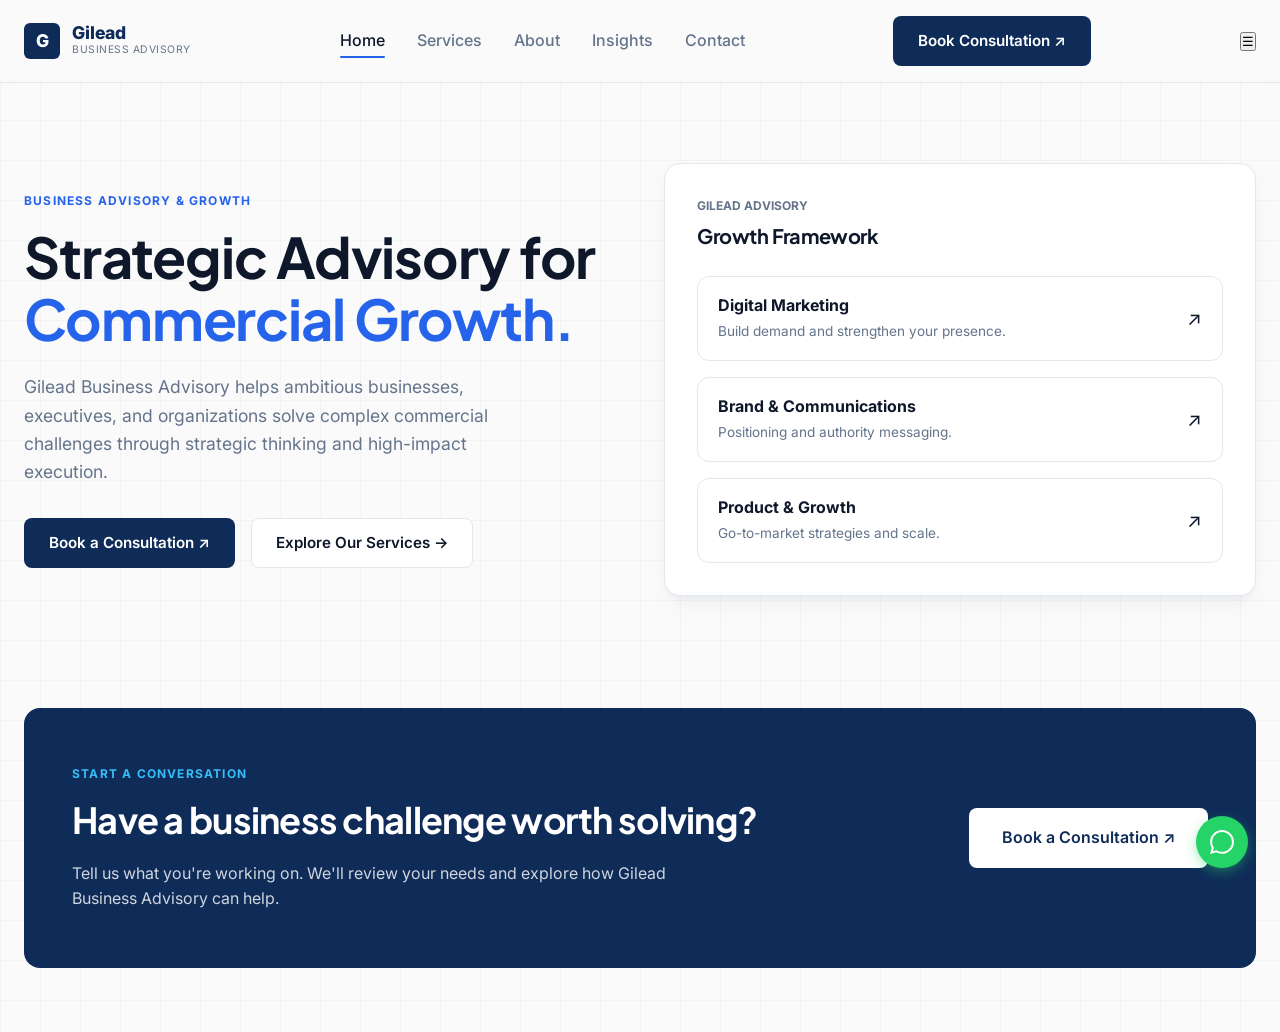
==== index.html @ 7e7a0b9b "Update contact page layout and remove hover effects" ====
<!DOCTYPE html>
<html lang="en">
<head>
  <meta charset="UTF-8">
  <meta name="viewport" content="width=device-width, initial-scale=1.0">
  <title>Gilead Business Advisory Ltd. | Strategic Advisory for Commercial Growth</title>
  <link rel="stylesheet" href="css/style.css">
  <link rel="stylesheet" href="css/components.css">
  <link rel="preconnect" href="https://fonts.googleapis.com">
  <link rel="preconnect" href="https://fonts.gstatic.com" crossorigin>
  <link href="https://fonts.googleapis.com/css2?family=Inter:wght@400;500;600&family=Plus+Jakarta+Sans:wght@600;700;800&display=swap" rel="stylesheet">
</head>
<body class="bg-grid-pattern">

  <!-- Header Navigation -->
  <header class="header-nav">
    <div class="container flex items-center justify-between">
      <a href="index.html" class="nav-brand">
        <div class="brand-logo">G</div>
        <div>
          <div style="font-weight: 800; line-height: 1; font-size: 1.1rem; color: var(--navy-dark);">Gilead</div>
          <div style="font-size: 0.65rem; letter-spacing: 0.05em; color: var(--text-muted); text-transform: uppercase;">Business Advisory</div>
        </div>
      </a>
      <nav>
        <ul class="nav-menu">
          <li><a href="index.html" class="nav-link active">Home</a></li>
          <li><a href="services.html" class="nav-link">Services</a></li>
          <li><a href="about.html" class="nav-link">About</a></li>
          <li><a href="insights.html" class="nav-link">Insights</a></li>
          <li><a href="contact.html" class="nav-link">Contact</a></li>
        </ul>
      </nav>
      <a href="book-consultation.html" class="btn btn-primary">Book Consultation &#8599;</a>
    </div>
  </header>

  <!-- Hero Section matched to PRD & visual reference -->
  <section style="padding: 5rem 0 3rem 0;">
    <div class="container grid" style="grid-template-columns: 1fr 1fr; gap: 3rem; align-items: center;">
      <div>
        <div style="font-size: 0.75rem; font-weight: 700; text-transform: uppercase; letter-spacing: 0.1em; color: var(--royal-blue); margin-bottom: 1rem;">Business Advisory & Growth</div>
        <h1 style="font-size: 3.5rem; line-height: 1.1; margin-bottom: 1.5rem;">
          Strategic Advisory for <span style="color: var(--royal-blue);">Commercial Growth.</span>
        </h1>
        <p style="font-size: 1.1rem; color: var(--text-muted); margin-bottom: 2rem; max-width: 500px;">
          Gilead Business Advisory helps ambitious businesses, executives, and organizations solve complex commercial challenges through strategic thinking and high-impact execution.
        </p>
        <div class="flex" style="gap: 1rem;">
          <a href="book-consultation.html" class="btn btn-primary">Book a Consultation &#8599;</a>
          <a href="services.html" class="btn btn-secondary">Explore Our Services &#8594;</a>
        </div>
      </div>

      <!-- Growth Framework Interactive Preview -->
      <div style="background: var(--white); border-radius: 16px; padding: 2rem; border: 1px solid var(--border-light); box-shadow: var(--card-shadow);">
        <div style="font-size: 0.75rem; font-weight: 700; text-transform: uppercase; color: var(--text-muted); margin-bottom: 0.25rem;">Gilead Advisory</div>
        <h3 style="font-size: 1.25rem; margin-bottom: 1.5rem;">Growth Framework</h3>
        
        <div class="flex flex-col" style="gap: 1rem;">
          <a href="digital-marketing.html" class="interactive-card flex items-center justify-between" style="padding: 1rem 1.25rem;">
            <div>
              <strong style="display: block; font-size: 1rem;">Digital Marketing</strong>
              <span style="font-size: 0.85rem; color: var(--text-muted);">Build demand and strengthen your presence.</span>
            </div>
            <span style="font-size: 1.2rem;">&#8599;</span>
          </a>
          <a href="brand-communications.html" class="interactive-card flex items-center justify-between" style="padding: 1rem 1.25rem;">
            <div>
              <strong style="display: block; font-size: 1rem;">Brand & Communications</strong>
              <span style="font-size: 0.85rem; color: var(--text-muted);">Positioning and authority messaging.</span>
            </div>
            <span style="font-size: 1.2rem;">&#8599;</span>
          </a>
          <a href="product-growth.html" class="interactive-card flex items-center justify-between" style="padding: 1rem 1.25rem;">
            <div>
              <strong style="display: block; font-size: 1rem;">Product & Growth</strong>
              <span style="font-size: 0.85rem; color: var(--text-muted);">Go-to-market strategies and scale.</span>
            </div>
            <span style="font-size: 1.2rem;">&#8599;</span>
          </a>
        </div>
      </div>
    </div>
  </section>

  <!-- Conversion CTA Banner Section (exact match to screenshot visual guide) -->
  <section class="container">
    <div class="cta-banner">
      <div>
        <div style="font-size: 0.75rem; font-weight: 700; text-transform: uppercase; letter-spacing: 0.1em; color: var(--soft-blue); margin-bottom: 0.5rem;">Start A Conversation</div>
        <h2>Have a business challenge worth solving?</h2>
        <p>Tell us what you're working on. We'll review your needs and explore how Gilead Business Advisory can help.</p>
      </div>
      <a href="book-consultation.html" class="btn" style="background: var(--white); color: var(--navy-dark); font-size: 1rem; padding: 1rem 2rem;">Book a Consultation &#8599;</a>
    </div>
  </section>

  <!-- Floating Direct WhatsApp Action Button -->
  <a href="https://wa.me/2349135481136?text=Hello%20Gilead%20Advisory%2C%20I%20would%20like%20to%20enquire%20about%20your%20services." class="whatsapp-float" target="_blank" aria-label="Direct WhatsApp Consultation">
    <svg width="24" height="24" fill="currentColor" viewBox="0 0 24 24"><path d="M.057 24l1.687-6.163c-1.041-1.804-1.588-3.849-1.587-5.946.003-6.556 5.338-11.891 11.893-11.891 3.181.001 6.167 1.24 8.413 3.488 2.245 2.248 3.481 5.236 3.48 8.414-.003 6.557-5.338 11.892-11.893 11.892-1.99-.001-3.951-.5-5.688-1.448l-6.305 1.654zm6.597-3.807c1.676.995 3.276 1.591 5.392 1.592 5.448 0 9.886-4.434 9.889-9.885.002-5.462-4.415-9.89-9.881-9.892-5.452 0-9.887 4.434-9.889 9.884-.001 2.225.651 3.891 1.746 5.634l-0.999 3.648 3.742-0.981z"/></svg>
  </a>

  <script src="js/main.js"></script>
  <script src="js/navigation.js"></script>
</body>
</html>
---- css/style.css ----
/* Gilead Business Advisory - Global Styles & Design System */
:root {
  --navy-dark: #0f2c59;
  --royal-blue: #2563eb;
  --soft-blue: #38bdf8;
  --bg-offwhite: #fafafa;
  --text-charcoal: #0f172a;
  --text-muted: #64748b;
  --border-light: #e2e8f0;
  --white: #ffffff;
  --card-shadow: 0 10px 25px -5px rgba(15, 44, 89, 0.05), 0 8px 10px -6px rgba(15, 44, 89, 0.05);
  --transition-fast: 0.2s cubic-bezier(0.4, 0, 0.2, 1);
  --transition-smooth: 0.3s cubic-bezier(0.4, 0, 0.2, 1);
}

* {
  margin: 0;
  padding: 0;
  box-sizing: border-box;
}

body {
  font-family: 'Inter', -apple-system, BlinkMacSystemFont, "Segoe UI", Roboto, sans-serif;
  background-color: var(--bg-offwhite);
  color: var(--text-charcoal);
  line-height: 1.6;
  -webkit-font-smoothing: antialiased;
}

h1, h2, h3, h4, .font-heading {
  font-family: 'Plus Jakarta Sans', -apple-system, BlinkMacSystemFont, sans-serif;
  font-weight: 700;
  color: var(--text-charcoal);
  letter-spacing: -0.02em;
}

a {
  color: inherit;
  text-decoration: none;
}

.container {
  width: 100%;
  max-width: 1280px;
  margin: 0 auto;
  padding: 0 1.5rem;
}

/* Background Grid Pattern from Visual Reference */
.bg-grid-pattern {
  background-size: 40px 40px;
  background-image: 
    linear-gradient(to right, rgba(15, 44, 89, 0.03) 1px, transparent 1px),
    linear-gradient(to bottom, rgba(15, 44, 89, 0.03) 1px, transparent 1px);
}

/* Button UI Components */
.btn {
  display: inline-flex;
  align-items: center;
  justify-content: center;
  padding: 0.75rem 1.5rem;
  border-radius: 8px;
  font-weight: 600;
  font-size: 0.95rem;
  transition: var(--transition-fast);
  cursor: pointer;
  border: 1px solid transparent;
  gap: 0.5rem;
}

.btn-primary {
  background-color: var(--navy-dark);
  color: var(--white);
}

.btn-primary:hover {
  background-color: var(--royal-blue);
  transform: translateY(-2px);
  box-shadow: 0 4px 12px rgba(37, 99, 235, 0.25);
}

.btn-secondary {
  background-color: var(--white);
  color: var(--text-charcoal);
  border-color: var(--border-light);
}

.btn-secondary:hover {
  border-color: var(--royal-blue);
  color: var(--royal-blue);
  transform: translateY(-2px);
}

/* Layout Utilities */
.grid { display: grid; }
.flex { display: flex; }
.items-center { align-items: center; }
.justify-between { justify-content: space-between; }
.flex-col { flex-direction: column; }
---- css/components.css ----
/* Specialized UI Components & Micro-interactions */

/* Glass Navigation Header */
.header-nav {
  position: sticky;
  top: 0;
  z-index: 100;
  background: rgba(250, 250, 250, 0.85);
  backdrop-filter: blur(12px);
  border-bottom: 1px solid var(--border-light);
  padding: 1rem 0;
}

.nav-brand {
  display: flex;
  align-items: center;
  gap: 0.75rem;
}

.brand-logo {
  width: 36px;
  height: 36px;
  background: var(--navy-dark);
  color: var(--white);
  border-radius: 6px;
  display: flex;
  align-items: center;
  justify-content: center;
  font-weight: 800;
  font-size: 1.1rem;
}

.nav-menu {
  display: flex;
  align-items: center;
  gap: 2rem;
  list-style: none;
}

.nav-link {
  font-weight: 500;
  color: var(--text-muted);
  transition: var(--transition-fast);
  position: relative;
  padding: 0.25rem 0;
}

.nav-link:hover, .nav-link.active {
  color: var(--text-charcoal);
}

.nav-link.active::after {
  content: '';
  position: absolute;
  bottom: -4px;
  left: 0;
  width: 100%;
  height: 2px;
  background-color: var(--royal-blue);
  border-radius: 2px;
}

/* Card Micro-Interactions */
.interactive-card {
  background: var(--white);
  border: 1px solid var(--border-light);
  border-radius: 12px;
  padding: 2rem;
  transition: var(--transition-smooth);
}

.interactive-card:hover {
  transform: translateY(-4px);
  border-color: rgba(37, 99, 235, 0.3);
  box-shadow: var(--card-shadow);
}

.icon-box {
  width: 48px;
  height: 48px;
  background: rgba(15, 44, 89, 0.05);
  color: var(--navy-dark);
  border-radius: 8px;
  display: flex;
  align-items: center;
  justify-content: center;
  margin-bottom: 1.5rem;
  transition: var(--transition-fast);
}

.interactive-card:hover .icon-box {
  background: var(--navy-dark);
  color: var(--white);
}

/* Dark Conversion Banner (As shown in Reference Screenshot) */
.cta-banner {
  background: var(--navy-dark);
  color: var(--white);
  border-radius: 16px;
  padding: 3.5rem 3rem;
  display: flex;
  align-items: center;
  justify-content: space-between;
  margin: 4rem 0;
}

.cta-banner h2 {
  color: var(--white);
  font-size: 2.25rem;
  margin-bottom: 0.75rem;
}

.cta-banner p {
  color: rgba(255, 255, 255, 0.8);
  max-width: 600px;
}

/* Direct Floating WhatsApp Button */
.whatsapp-float {
  position: fixed;
  bottom: 2rem;
  right: 2rem;
  width: 52px;
  height: 52px;
  background-color: #25D366;
  color: white;
  border-radius: 50%;
  display: flex;
  align-items: center;
  justify-content: center;
  box-shadow: 0 4px 12px rgba(37, 211, 102, 0.4);
  z-index: 1000;
  transition: var(--transition-fast);
}

.whatsapp-float:hover {
  transform: scale(1.1);
}

@media (max-width: 768px) {
  .cta-banner {
    flex-direction: column;
    align-items: flex-start;
    gap: 2rem;
    padding: 2rem;
  }
  
  .nav-menu {
    display: none;
  }
}
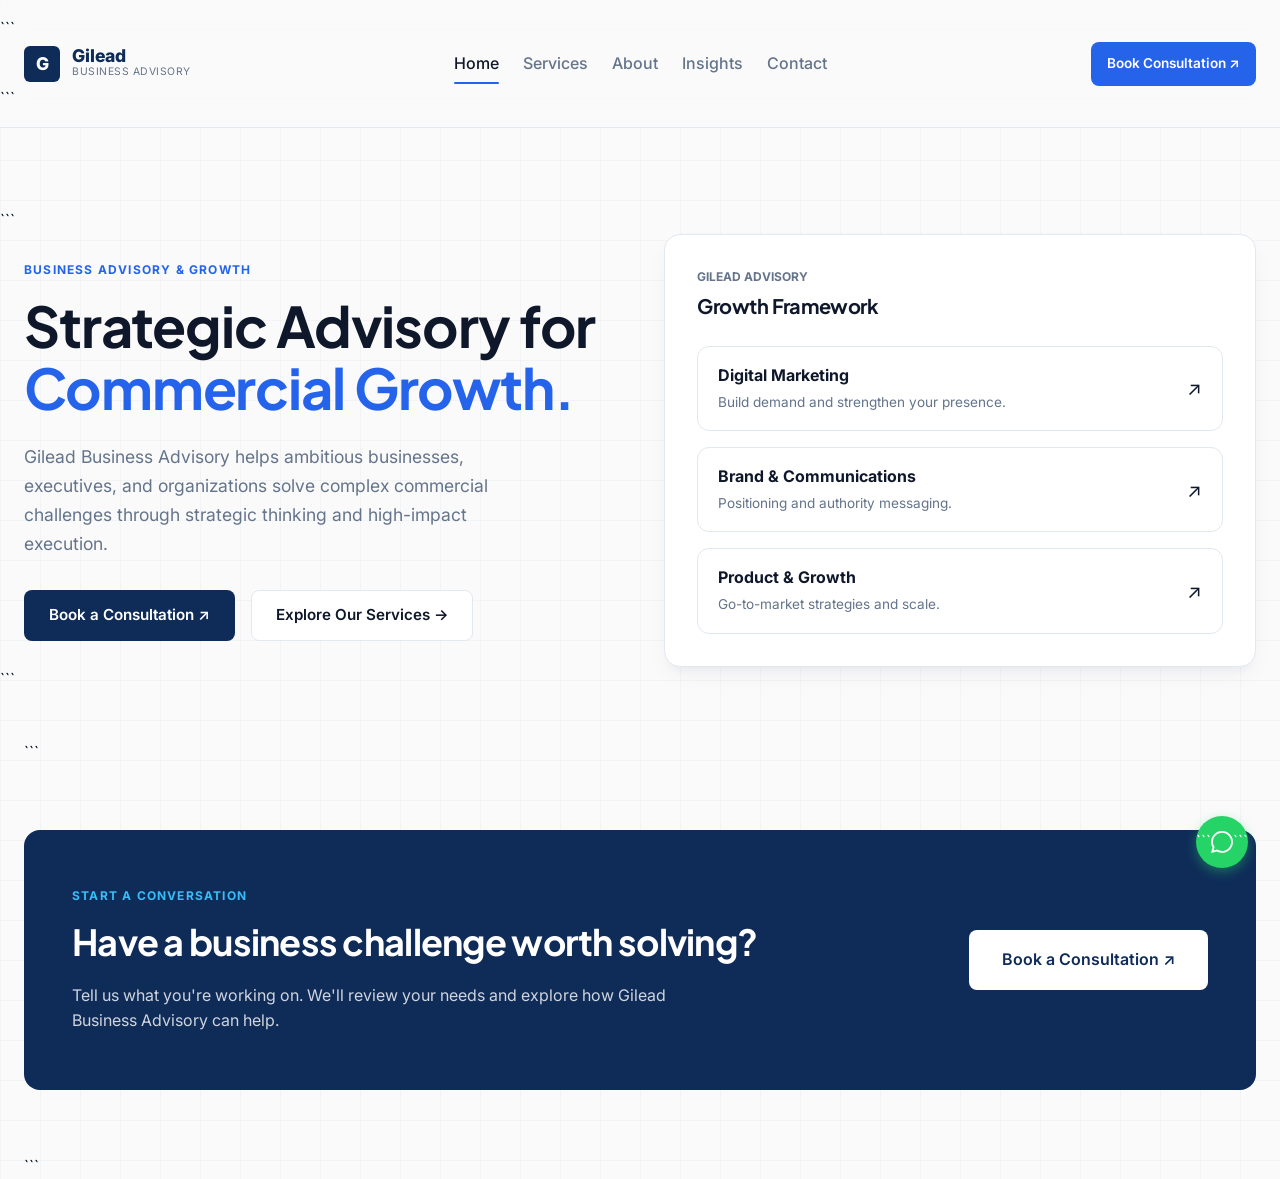
==== commit a09a5dd8: "Update code" ====
--- a/index.html
+++ b/index.html
@@ -1,107 +1,992 @@
 <!DOCTYPE html>
+
 <html lang="en">
 <head>
   <meta charset="UTF-8">
   <meta name="viewport" content="width=device-width, initial-scale=1.0">
+
   <title>Gilead Business Advisory Ltd. | Strategic Advisory for Commercial Growth</title>
+
+  <!-- Main Styles -->
+
   <link rel="stylesheet" href="css/style.css">
   <link rel="stylesheet" href="css/components.css">
+
+  <!-- Google Fonts -->
+
   <link rel="preconnect" href="https://fonts.googleapis.com">
   <link rel="preconnect" href="https://fonts.gstatic.com" crossorigin>
-  <link href="https://fonts.googleapis.com/css2?family=Inter:wght@400;500;600&family=Plus+Jakarta+Sans:wght@600;700;800&display=swap" rel="stylesheet">
+
+  <link
+    href="https://fonts.googleapis.com/css2?family=Inter:wght@400;500;600&family=Plus+Jakarta+Sans:wght@600;700;800&display=swap"
+    rel="stylesheet"
+  >
+
+  <style>
+
+    /* =========================================================
+       GLOBAL MOBILE FIXES
+    ========================================================= */
+
+    * {
+      box-sizing: border-box;
+    }
+
+    html {
+      width: 100%;
+      overflow-x: hidden;
+    }
+
+    body {
+      width: 100%;
+      margin: 0;
+      overflow-x: hidden;
+    }
+
+
+    /* =========================================================
+       NAVIGATION
+    ========================================================= */
+
+    .gilead-navbar {
+      display: flex;
+      align-items: center;
+      justify-content: space-between;
+      gap: 1.5rem;
+      width: 100%;
+    }
+
+    .gilead-navigation {
+      display: flex;
+      align-items: center;
+      justify-content: center;
+      gap: 1.5rem;
+    }
+
+    .gilead-navigation .nav-link {
+      white-space: nowrap;
+    }
+
+    .nav-consultation {
+      display: inline-flex;
+      align-items: center;
+      justify-content: center;
+
+      white-space: nowrap;
+
+      background: var(--royal-blue);
+      color: #ffffff;
+
+      padding: 0.7rem 1rem;
+
+      border-radius: 8px;
+
+      font-size: 0.85rem;
+      font-weight: 600;
+
+      text-decoration: none;
+
+      transition: opacity 0.2s ease;
+    }
+
+    .nav-consultation:hover {
+      opacity: 0.9;
+    }
+
+
+    /* =========================================================
+       HERO
+    ========================================================= */
+
+    .hero-section {
+      padding: 5rem 0 3rem;
+    }
+
+    .hero-grid {
+      display: grid;
+
+      grid-template-columns: 1fr 1fr;
+
+      gap: 3rem;
+
+      align-items: center;
+    }
+
+    .hero-title {
+      font-size: 3.5rem;
+
+      line-height: 1.1;
+
+      margin-bottom: 1.5rem;
+    }
+
+    .hero-description {
+      font-size: 1.1rem;
+
+      color: var(--text-muted);
+
+      margin-bottom: 2rem;
+
+      max-width: 500px;
+
+      line-height: 1.65;
+    }
+
+    .hero-buttons {
+      display: flex;
+
+      gap: 1rem;
+
+      flex-wrap: wrap;
+    }
+
+
+    /* =========================================================
+       GROWTH FRAMEWORK
+    ========================================================= */
+
+    .growth-card {
+      background: var(--white);
+
+      border-radius: 16px;
+
+      padding: 2rem;
+
+      border: 1px solid var(--border-light);
+
+      box-shadow: var(--card-shadow);
+    }
+
+
+    /* =========================================================
+       CTA
+    ========================================================= */
+
+    .cta-banner {
+      display: flex;
+
+      align-items: center;
+
+      justify-content: space-between;
+
+      gap: 2rem;
+    }
+
+
+    /* =========================================================
+       TABLET
+    ========================================================= */
+
+    @media (max-width: 1000px) {
+
+      .gilead-navbar {
+        gap: 1rem;
+      }
+
+      .gilead-navigation {
+        gap: 0.8rem;
+      }
+
+      .gilead-navigation .nav-link {
+        font-size: 0.82rem;
+      }
+
+      .nav-consultation {
+        font-size: 0.78rem;
+
+        padding: 0.65rem 0.75rem;
+      }
+
+      .hero-grid {
+        grid-template-columns: 1fr;
+
+        gap: 2.5rem;
+      }
+
+      .hero-description {
+        max-width: 650px;
+      }
+
+      .cta-banner {
+        flex-direction: column;
+
+        align-items: flex-start;
+      }
+    }
+
+
+    /* =========================================================
+       MOBILE
+    ========================================================= */
+
+    @media (max-width: 600px) {
+
+      /* -----------------------------------------
+         Container
+      ----------------------------------------- */
+
+      .container {
+        width: 100%;
+
+        max-width: 100%;
+
+        padding-left: 1rem;
+        padding-right: 1rem;
+      }
+
+
+      /* -----------------------------------------
+         Header
+      ----------------------------------------- */
+
+      .header-nav {
+        padding: 0.7rem 0;
+
+        width: 100%;
+      }
+
+      .header-nav .container {
+        padding-left: 1rem;
+        padding-right: 1rem;
+      }
+
+      .gilead-navbar {
+        display: flex;
+
+        flex-wrap: wrap;
+
+        gap: 0.65rem;
+
+        width: 100%;
+      }
+
+
+      /* -----------------------------------------
+         Brand
+      ----------------------------------------- */
+
+      .nav-brand {
+        display: flex;
+
+        align-items: center;
+
+        flex: 1;
+
+        min-width: 0;
+
+        text-decoration: none;
+      }
+
+      .brand-logo {
+        width: 38px;
+        height: 38px;
+
+        min-width: 38px;
+
+        font-size: 1rem;
+      }
+
+      .brand-text {
+        display: none;
+      }
+
+
+      /* -----------------------------------------
+         Consultation Button
+      ----------------------------------------- */
+
+      .nav-consultation {
+        flex-shrink: 0;
+
+        font-size: 0.72rem;
+
+        padding: 0.55rem 0.7rem;
+
+        border-radius: 7px;
+
+        line-height: 1.2;
+      }
+
+
+      /* -----------------------------------------
+         Mobile Navigation
+      ----------------------------------------- */
+
+      .gilead-navigation {
+        order: 3;
+
+        width: 100%;
+
+        display: flex;
+
+        justify-content: flex-start;
+
+        gap: 0.3rem;
+
+        overflow-x: auto;
+
+        overflow-y: hidden;
+
+        padding: 0.25rem 0 0.4rem;
+
+        scrollbar-width: none;
+
+        -webkit-overflow-scrolling: touch;
+      }
+
+      .gilead-navigation::-webkit-scrollbar {
+        display: none;
+      }
+
+      .gilead-navigation .nav-link {
+        flex: 0 0 auto;
+
+        white-space: nowrap;
+
+        font-size: 0.78rem;
+
+        padding: 0.5rem 0.7rem;
+
+        border-radius: 6px;
+      }
+
+
+      /* -----------------------------------------
+         Hero
+      ----------------------------------------- */
+
+      .hero-section {
+        padding: 2.8rem 0 2rem;
+      }
+
+      .hero-grid {
+        display: flex;
+
+        flex-direction: column;
+
+        gap: 2rem;
+      }
+
+      .hero-title {
+        font-size: 2.25rem;
+
+        line-height: 1.12;
+
+        margin-bottom: 1rem;
+      }
+
+      .hero-description {
+        font-size: 0.96rem;
+
+        line-height: 1.65;
+
+        margin-bottom: 1.5rem;
+      }
+
+
+      /* -----------------------------------------
+         Hero Buttons
+      ----------------------------------------- */
+
+      .hero-buttons {
+        display: flex;
+
+        flex-direction: column;
+
+        width: 100%;
+
+        gap: 0.7rem;
+      }
+
+      .hero-buttons .btn {
+        width: 100%;
+
+        max-width: 100%;
+
+        display: flex;
+
+        align-items: center;
+
+        justify-content: center;
+
+        text-align: center;
+
+        padding: 0.8rem 1rem;
+
+        font-size: 0.88rem;
+
+        line-height: 1.2;
+      }
+
+
+      /* -----------------------------------------
+         Growth Framework
+      ----------------------------------------- */
+
+      .growth-card {
+        width: 100%;
+
+        padding: 1.2rem;
+
+        border-radius: 14px;
+      }
+
+      .growth-card h3 {
+        font-size: 1.1rem !important;
+
+        margin-bottom: 1.1rem !important;
+      }
+
+      .interactive-card {
+        width: 100%;
+
+        padding: 0.85rem !important;
+
+        gap: 0.7rem;
+
+        min-width: 0;
+      }
+
+      .interactive-card strong {
+        font-size: 0.88rem !important;
+      }
+
+      .interactive-card span {
+        font-size: 0.73rem !important;
+
+        line-height: 1.4;
+      }
+
+
+      /* -----------------------------------------
+         CTA
+      ----------------------------------------- */
+
+      .cta-banner {
+        flex-direction: column;
+
+        align-items: stretch;
+
+        gap: 1.2rem;
+
+        padding: 1.4rem !important;
+
+        margin-bottom: 1.5rem;
+      }
+
+      .cta-banner h2 {
+        font-size: 1.45rem !important;
+
+        line-height: 1.25;
+
+        margin-bottom: 0.8rem;
+      }
+
+      .cta-banner p {
+        font-size: 0.88rem;
+
+        line-height: 1.6;
+      }
+
+      .cta-banner .btn {
+        width: 100%;
+
+        display: flex;
+
+        align-items: center;
+
+        justify-content: center;
+
+        text-align: center;
+
+        padding: 0.8rem 1rem !important;
+
+        font-size: 0.84rem !important;
+      }
+
+
+      /* -----------------------------------------
+         WhatsApp
+      ----------------------------------------- */
+
+      .whatsapp-float {
+        width: 50px;
+
+        height: 50px;
+
+        right: 15px;
+
+        bottom: 15px;
+      }
+
+      .whatsapp-float svg {
+        width: 21px;
+
+        height: 21px;
+      }
+
+    }
+
+
+    /* =========================================================
+       VERY SMALL PHONES
+    ========================================================= */
+
+    @media (max-width: 380px) {
+
+      .nav-consultation {
+        font-size: 0.67rem;
+
+        padding: 0.5rem 0.55rem;
+      }
+
+      .gilead-navigation .nav-link {
+        font-size: 0.73rem;
+
+        padding: 0.45rem 0.55rem;
+      }
+
+      .hero-title {
+        font-size: 2rem;
+      }
+
+      .hero-description {
+        font-size: 0.9rem;
+      }
+
+      .hero-buttons .btn {
+        font-size: 0.82rem;
+
+        padding: 0.75rem 0.8rem;
+      }
+
+      .growth-card {
+        padding: 1rem;
+      }
+
+      .cta-banner {
+        padding: 1.15rem !important;
+      }
+
+      .cta-banner h2 {
+        font-size: 1.3rem !important;
+      }
+
+    }
+
+  </style>
+
 </head>
+
 <body class="bg-grid-pattern">
 
-  <!-- Header Navigation -->
+  <!-- =========================================================
+       HEADER
+  ========================================================== -->
+
   <header class="header-nav">
-    <div class="container flex items-center justify-between">
-      <a href="index.html" class="nav-brand">
-        <div class="brand-logo">G</div>
+
+```
+<div class="container gilead-navbar">
+
+
+  <!-- Brand -->
+
+  <a href="index.html" class="nav-brand">
+
+    <div class="brand-logo">
+      G
+    </div>
+
+    <div class="brand-text">
+
+      <div style="
+        font-weight: 800;
+        line-height: 1;
+        font-size: 1.1rem;
+        color: var(--navy-dark);
+      ">
+        Gilead
+      </div>
+
+      <div style="
+        font-size: 0.65rem;
+        letter-spacing: 0.05em;
+        color: var(--text-muted);
+        text-transform: uppercase;
+      ">
+        Business Advisory
+      </div>
+
+    </div>
+
+  </a>
+
+
+  <!-- Navigation -->
+
+  <nav class="gilead-navigation">
+
+    <a
+      href="index.html"
+      class="nav-link active"
+    >
+      Home
+    </a>
+
+    <a
+      href="services.html"
+      class="nav-link"
+    >
+      Services
+    </a>
+
+    <a
+      href="about.html"
+      class="nav-link"
+    >
+      About
+    </a>
+
+    <a
+      href="insights.html"
+      class="nav-link"
+    >
+      Insights
+    </a>
+
+    <a
+      href="contact.html"
+      class="nav-link"
+    >
+      Contact
+    </a>
+
+  </nav>
+
+
+  <!-- Consultation -->
+
+  <a
+    href="book-consultation.html"
+    class="nav-consultation"
+  >
+    Book Consultation &#8599;
+  </a>
+
+
+</div>
+```
+
+  </header>
+
+  <!-- =========================================================
+       HERO SECTION
+  ========================================================== -->
+
+  <section class="hero-section">
+
+```
+<div class="container hero-grid">
+
+
+  <!-- Hero Content -->
+
+  <div>
+
+    <div style="
+      font-size: 0.75rem;
+      font-weight: 700;
+      text-transform: uppercase;
+      letter-spacing: 0.1em;
+      color: var(--royal-blue);
+      margin-bottom: 1rem;
+    ">
+      Business Advisory & Growth
+    </div>
+
+
+    <h1 class="hero-title">
+
+      Strategic Advisory for
+
+      <span style="color: var(--royal-blue);">
+        Commercial Growth.
+      </span>
+
+    </h1>
+
+
+    <p class="hero-description">
+
+      Gilead Business Advisory helps ambitious businesses,
+      executives, and organizations solve complex commercial
+      challenges through strategic thinking and high-impact execution.
+
+    </p>
+
+
+    <div class="hero-buttons">
+
+      <a
+        href="book-consultation.html"
+        class="btn btn-primary"
+      >
+        Book a Consultation &#8599;
+      </a>
+
+
+      <a
+        href="services.html"
+        class="btn btn-secondary"
+      >
+        Explore Our Services &#8594;
+      </a>
+
+    </div>
+
+  </div>
+
+
+
+  <!-- =====================================================
+       GROWTH FRAMEWORK
+  ====================================================== -->
+
+  <div class="growth-card">
+
+    <div style="
+      font-size: 0.75rem;
+      font-weight: 700;
+      text-transform: uppercase;
+      color: var(--text-muted);
+      margin-bottom: 0.25rem;
+    ">
+      Gilead Advisory
+    </div>
+
+
+    <h3 style="
+      font-size: 1.25rem;
+      margin-bottom: 1.5rem;
+    ">
+      Growth Framework
+    </h3>
+
+
+    <div
+      class="flex flex-col"
+      style="gap: 1rem;"
+    >
+
+
+      <!-- Digital Marketing -->
+
+      <a
+        href="digital-marketing.html"
+        class="interactive-card flex items-center justify-between"
+        style="padding: 1rem 1.25rem;"
+      >
+
         <div>
-          <div style="font-weight: 800; line-height: 1; font-size: 1.1rem; color: var(--navy-dark);">Gilead</div>
-          <div style="font-size: 0.65rem; letter-spacing: 0.05em; color: var(--text-muted); text-transform: uppercase;">Business Advisory</div>
+
+          <strong style="
+            display: block;
+            font-size: 1rem;
+          ">
+            Digital Marketing
+          </strong>
+
+          <span style="
+            font-size: 0.85rem;
+            color: var(--text-muted);
+          ">
+            Build demand and strengthen your presence.
+          </span>
+
         </div>
+
+        <span style="font-size: 1.2rem;">
+          &#8599;
+        </span>
+
       </a>
-      <nav>
-        <ul class="nav-menu">
-          <li><a href="index.html" class="nav-link active">Home</a></li>
-          <li><a href="services.html" class="nav-link">Services</a></li>
-          <li><a href="about.html" class="nav-link">About</a></li>
-          <li><a href="insights.html" class="nav-link">Insights</a></li>
-          <li><a href="contact.html" class="nav-link">Contact</a></li>
-        </ul>
-      </nav>
-      <a href="book-consultation.html" class="btn btn-primary">Book Consultation &#8599;</a>
+
+
+
+      <!-- Brand & Communications -->
+
+      <a
+        href="brand-communications.html"
+        class="interactive-card flex items-center justify-between"
+        style="padding: 1rem 1.25rem;"
+      >
+
+        <div>
+
+          <strong style="
+            display: block;
+            font-size: 1rem;
+          ">
+            Brand & Communications
+          </strong>
+
+          <span style="
+            font-size: 0.85rem;
+            color: var(--text-muted);
+          ">
+            Positioning and authority messaging.
+          </span>
+
+        </div>
+
+        <span style="font-size: 1.2rem;">
+          &#8599;
+        </span>
+
+      </a>
+
+
+
+      <!-- Product & Growth -->
+
+      <a
+        href="product-growth.html"
+        class="interactive-card flex items-center justify-between"
+        style="padding: 1rem 1.25rem;"
+      >
+
+        <div>
+
+          <strong style="
+            display: block;
+            font-size: 1rem;
+          ">
+            Product & Growth
+          </strong>
+
+          <span style="
+            font-size: 0.85rem;
+            color: var(--text-muted);
+          ">
+            Go-to-market strategies and scale.
+          </span>
+
+        </div>
+
+        <span style="font-size: 1.2rem;">
+          &#8599;
+        </span>
+
+      </a>
+
+
     </div>
-  </header>
-
-  <!-- Hero Section matched to PRD & visual reference -->
-  <section style="padding: 5rem 0 3rem 0;">
-    <div class="container grid" style="grid-template-columns: 1fr 1fr; gap: 3rem; align-items: center;">
-      <div>
-        <div style="font-size: 0.75rem; font-weight: 700; text-transform: uppercase; letter-spacing: 0.1em; color: var(--royal-blue); margin-bottom: 1rem;">Business Advisory & Growth</div>
-        <h1 style="font-size: 3.5rem; line-height: 1.1; margin-bottom: 1.5rem;">
-          Strategic Advisory for <span style="color: var(--royal-blue);">Commercial Growth.</span>
-        </h1>
-        <p style="font-size: 1.1rem; color: var(--text-muted); margin-bottom: 2rem; max-width: 500px;">
-          Gilead Business Advisory helps ambitious businesses, executives, and organizations solve complex commercial challenges through strategic thinking and high-impact execution.
-        </p>
-        <div class="flex" style="gap: 1rem;">
-          <a href="book-consultation.html" class="btn btn-primary">Book a Consultation &#8599;</a>
-          <a href="services.html" class="btn btn-secondary">Explore Our Services &#8594;</a>
-        </div>
-      </div>
-
-      <!-- Growth Framework Interactive Preview -->
-      <div style="background: var(--white); border-radius: 16px; padding: 2rem; border: 1px solid var(--border-light); box-shadow: var(--card-shadow);">
-        <div style="font-size: 0.75rem; font-weight: 700; text-transform: uppercase; color: var(--text-muted); margin-bottom: 0.25rem;">Gilead Advisory</div>
-        <h3 style="font-size: 1.25rem; margin-bottom: 1.5rem;">Growth Framework</h3>
-        
-        <div class="flex flex-col" style="gap: 1rem;">
-          <a href="digital-marketing.html" class="interactive-card flex items-center justify-between" style="padding: 1rem 1.25rem;">
-            <div>
-              <strong style="display: block; font-size: 1rem;">Digital Marketing</strong>
-              <span style="font-size: 0.85rem; color: var(--text-muted);">Build demand and strengthen your presence.</span>
-            </div>
-            <span style="font-size: 1.2rem;">&#8599;</span>
-          </a>
-          <a href="brand-communications.html" class="interactive-card flex items-center justify-between" style="padding: 1rem 1.25rem;">
-            <div>
-              <strong style="display: block; font-size: 1rem;">Brand & Communications</strong>
-              <span style="font-size: 0.85rem; color: var(--text-muted);">Positioning and authority messaging.</span>
-            </div>
-            <span style="font-size: 1.2rem;">&#8599;</span>
-          </a>
-          <a href="product-growth.html" class="interactive-card flex items-center justify-between" style="padding: 1rem 1.25rem;">
-            <div>
-              <strong style="display: block; font-size: 1rem;">Product & Growth</strong>
-              <span style="font-size: 0.85rem; color: var(--text-muted);">Go-to-market strategies and scale.</span>
-            </div>
-            <span style="font-size: 1.2rem;">&#8599;</span>
-          </a>
-        </div>
-      </div>
+
+  </div>
+
+</div>
+```
+
+  </section>
+
+  <!-- =========================================================
+       CTA SECTION
+  ========================================================== -->
+
+  <section class="container">
+
+```
+<div class="cta-banner">
+
+
+  <div>
+
+    <div style="
+      font-size: 0.75rem;
+      font-weight: 700;
+      text-transform: uppercase;
+      letter-spacing: 0.1em;
+      color: var(--soft-blue);
+      margin-bottom: 0.5rem;
+    ">
+      Start A Conversation
     </div>
+
+
+    <h2>
+      Have a business challenge worth solving?
+    </h2>
+
+
+    <p>
+      Tell us what you're working on. We'll review your needs
+      and explore how Gilead Business Advisory can help.
+    </p>
+
+  </div>
+
+
+  <a
+    href="book-consultation.html"
+    class="btn"
+    style="
+      background: var(--white);
+      color: var(--navy-dark);
+      font-size: 1rem;
+      padding: 1rem 2rem;
+    "
+  >
+    Book a Consultation &#8599;
+  </a>
+
+
+</div>
+```
+
   </section>
 
-  <!-- Conversion CTA Banner Section (exact match to screenshot visual guide) -->
-  <section class="container">
-    <div class="cta-banner">
-      <div>
-        <div style="font-size: 0.75rem; font-weight: 700; text-transform: uppercase; letter-spacing: 0.1em; color: var(--soft-blue); margin-bottom: 0.5rem;">Start A Conversation</div>
-        <h2>Have a business challenge worth solving?</h2>
-        <p>Tell us what you're working on. We'll review your needs and explore how Gilead Business Advisory can help.</p>
-      </div>
-      <a href="book-consultation.html" class="btn" style="background: var(--white); color: var(--navy-dark); font-size: 1rem; padding: 1rem 2rem;">Book a Consultation &#8599;</a>
-    </div>
-  </section>
-
-  <!-- Floating Direct WhatsApp Action Button -->
-  <a href="https://wa.me/2349135481136?text=Hello%20Gilead%20Advisory%2C%20I%20would%20like%20to%20enquire%20about%20your%20services." class="whatsapp-float" target="_blank" aria-label="Direct WhatsApp Consultation">
-    <svg width="24" height="24" fill="currentColor" viewBox="0 0 24 24"><path d="M.057 24l1.687-6.163c-1.041-1.804-1.588-3.849-1.587-5.946.003-6.556 5.338-11.891 11.893-11.891 3.181.001 6.167 1.24 8.413 3.488 2.245 2.248 3.481 5.236 3.48 8.414-.003 6.557-5.338 11.892-11.893 11.892-1.99-.001-3.951-.5-5.688-1.448l-6.305 1.654zm6.597-3.807c1.676.995 3.276 1.591 5.392 1.592 5.448 0 9.886-4.434 9.889-9.885.002-5.462-4.415-9.89-9.881-9.892-5.452 0-9.887 4.434-9.889 9.884-.001 2.225.651 3.891 1.746 5.634l-0.999 3.648 3.742-0.981z"/></svg>
+  <!-- =========================================================
+       WHATSAPP FLOATING BUTTON
+  ========================================================== -->
+
+<a
+href="https://wa.me/2349135481136?text=Hello%20Gilead%20Advisory%2C%20I%20would%20like%20to%20enquire%20about%20your%20services."
+class="whatsapp-float"
+target="_blank"
+rel="noopener noreferrer"
+aria-label="Direct WhatsApp Consultation"
+
+>
+
+```
+<svg
+  width="24"
+  height="24"
+  fill="currentColor"
+  viewBox="0 0 24 24"
+  aria-hidden="true"
+>
+
+  <path d="M.057 24l1.687-6.163c-1.041-1.804-1.588-3.849-1.587-5.946.003-6.556 5.338-11.891 11.893-11.891 3.181.001 6.167 1.24 8.413 3.488 2.245 2.248 3.481 5.236 3.48 8.414-.003 6.557-5.338 11.892-11.893 11.892-1.99-.001-3.951-.5-5.688-1.448l-6.305 1.654zm6.597-3.807c1.676.995 3.276 1.591 5.392 1.592 5.448 0 9.886-4.434 9.889-9.885.002-5.462-4.415-9.89-9.881-9.892-5.452 0-9.887 4.434-9.889 9.884-.001 2.225.651 3.891 1.746 5.634l-0.999 3.648 3.742-0.981z"/>
+
+</svg>
+```
+
   </a>
 
+  <!-- =========================================================
+       JAVASCRIPT
+  ========================================================== -->
+
   <script src="js/main.js"></script>
-  <script src="js/navigation.js"></script>
+
+  <!--
+    navigation.js is intentionally NOT loaded here.
+
+    The mobile hamburger menu has been removed.
+    The navigation is now directly accessible on mobile.
+  -->
+
 </body>
-</html>+</html>
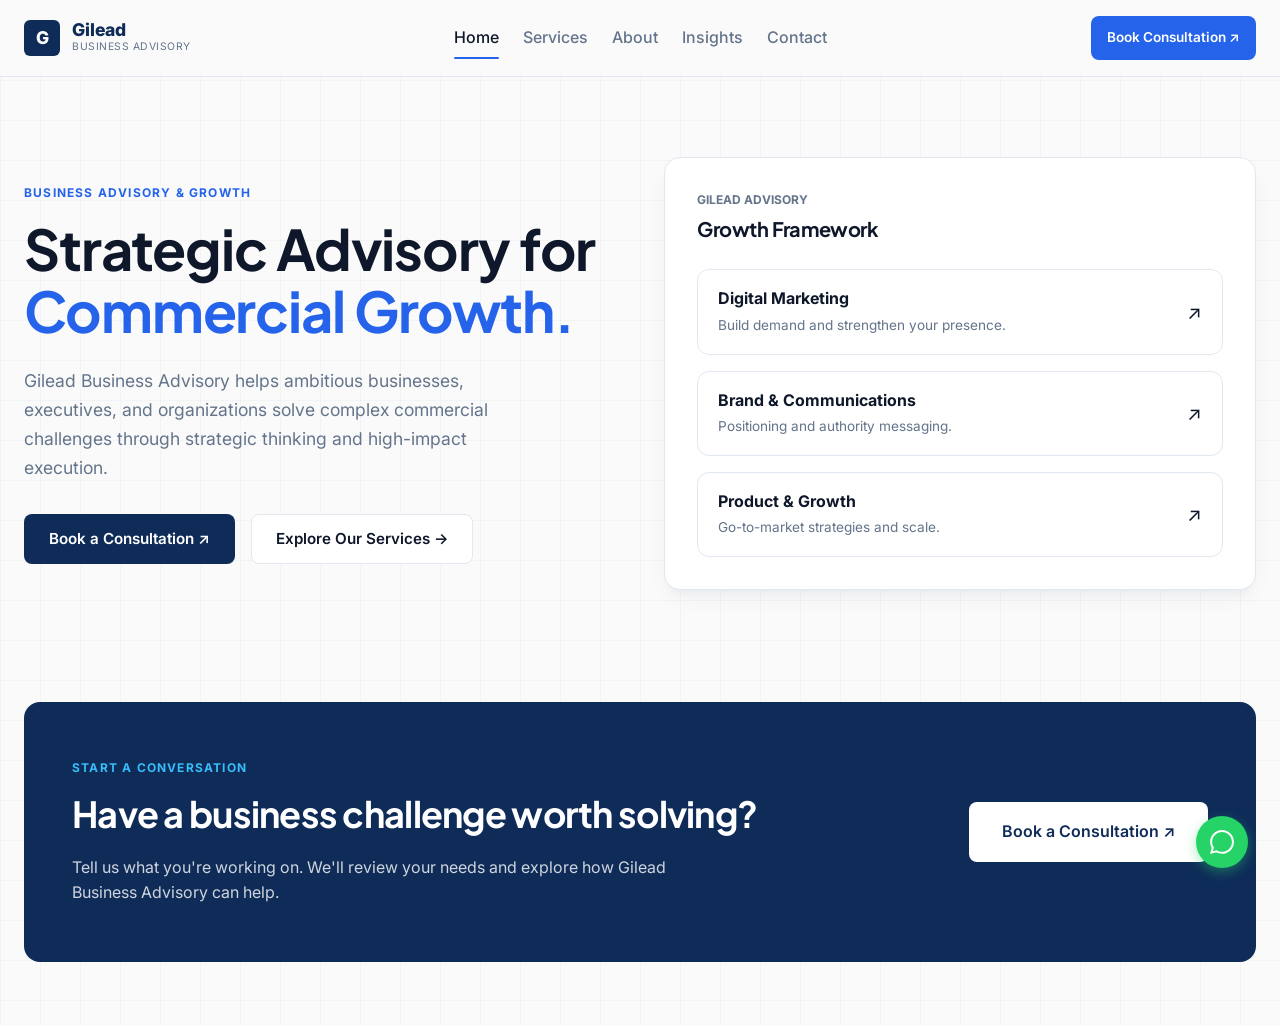
==== commit ba53f5d1: "Update code" ====
--- a/index.html
+++ b/index.html
@@ -7,12 +7,8 @@
 
   <title>Gilead Business Advisory Ltd. | Strategic Advisory for Commercial Growth</title>
 
-  <!-- Main Styles -->
-
   <link rel="stylesheet" href="css/style.css">
   <link rel="stylesheet" href="css/components.css">
-
-  <!-- Google Fonts -->
 
   <link rel="preconnect" href="https://fonts.googleapis.com">
   <link rel="preconnect" href="https://fonts.gstatic.com" crossorigin>
@@ -25,7 +21,7 @@
   <style>
 
     /* =========================================================
-       GLOBAL MOBILE FIXES
+       GENERAL
     ========================================================= */
 
     * {
@@ -33,33 +29,30 @@
     }
 
     html {
-      width: 100%;
       overflow-x: hidden;
     }
 
     body {
-      width: 100%;
       margin: 0;
       overflow-x: hidden;
     }
 
 
     /* =========================================================
-       NAVIGATION
+       NAVBAR
     ========================================================= */
 
     .gilead-navbar {
       display: flex;
       align-items: center;
       justify-content: space-between;
-      gap: 1.5rem;
+      gap: 2rem;
       width: 100%;
     }
 
     .gilead-navigation {
       display: flex;
       align-items: center;
-      justify-content: center;
       gap: 1.5rem;
     }
 
@@ -85,12 +78,74 @@
       font-weight: 600;
 
       text-decoration: none;
-
-      transition: opacity 0.2s ease;
-    }
-
-    .nav-consultation:hover {
-      opacity: 0.9;
+    }
+
+
+    /* =========================================================
+       HAMBURGER
+    ========================================================= */
+
+    .mobile-menu-button {
+      display: none;
+
+      width: 42px;
+      height: 42px;
+
+      border: 1px solid var(--border-light);
+      border-radius: 8px;
+
+      background: var(--white);
+
+      cursor: pointer;
+
+      align-items: center;
+      justify-content: center;
+
+      flex-direction: column;
+
+      gap: 5px;
+
+      padding: 0;
+
+      flex-shrink: 0;
+    }
+
+    .mobile-menu-button span {
+      display: block;
+
+      width: 20px;
+      height: 2px;
+
+      background: var(--navy-dark);
+
+      border-radius: 2px;
+
+      transition:
+        transform 0.25s ease,
+        opacity 0.25s ease;
+    }
+
+    /* Hamburger animation */
+
+    .mobile-menu-button.active span:nth-child(1) {
+      transform: translateY(7px) rotate(45deg);
+    }
+
+    .mobile-menu-button.active span:nth-child(2) {
+      opacity: 0;
+    }
+
+    .mobile-menu-button.active span:nth-child(3) {
+      transform: translateY(-7px) rotate(-45deg);
+    }
+
+
+    /* =========================================================
+       MOBILE MENU
+    ========================================================= */
+
+    .mobile-menu {
+      display: none;
     }
 
 
@@ -216,33 +271,21 @@
 
 
     /* =========================================================
-       MOBILE
+       MOBILE NAVIGATION
     ========================================================= */
 
-    @media (max-width: 600px) {
+    @media (max-width: 768px) {
 
       /* -----------------------------------------
-         Container
+         Navbar
       ----------------------------------------- */
 
-      .container {
-        width: 100%;
-
-        max-width: 100%;
-
-        padding-left: 1rem;
-        padding-right: 1rem;
-      }
-
-
-      /* -----------------------------------------
-         Header
-      ----------------------------------------- */
-
       .header-nav {
-        padding: 0.7rem 0;
-
-        width: 100%;
+        position: relative;
+
+        z-index: 1000;
+
+        padding: 0.75rem 0;
       }
 
       .header-nav .container {
@@ -253,11 +296,9 @@
       .gilead-navbar {
         display: flex;
 
-        flex-wrap: wrap;
-
-        gap: 0.65rem;
-
         width: 100%;
+
+        gap: 0.75rem;
       }
 
 
@@ -273,8 +314,6 @@
         flex: 1;
 
         min-width: 0;
-
-        text-decoration: none;
       }
 
       .brand-logo {
@@ -292,62 +331,114 @@
 
 
       /* -----------------------------------------
-         Consultation Button
+         Hide Desktop Navigation
       ----------------------------------------- */
 
+      .gilead-navigation {
+        display: none;
+      }
+
+
+      /* -----------------------------------------
+         Smaller Consultation Button
+      ----------------------------------------- */
+
       .nav-consultation {
-        flex-shrink: 0;
-
-        font-size: 0.72rem;
-
-        padding: 0.55rem 0.7rem;
+        font-size: 0.7rem;
+
+        padding: 0.55rem 0.65rem;
 
         border-radius: 7px;
-
-        line-height: 1.2;
       }
 
 
       /* -----------------------------------------
-         Mobile Navigation
+         Show Hamburger
       ----------------------------------------- */
 
-      .gilead-navigation {
-        order: 3;
+      .mobile-menu-button {
+        display: flex;
+      }
+
+
+      /* -----------------------------------------
+         Dropdown Menu
+      ----------------------------------------- */
+
+      .mobile-menu {
+        position: absolute;
+
+        top: calc(100% + 8px);
+
+        left: 1rem;
+
+        right: 1rem;
+
+        display: flex;
+
+        flex-direction: column;
+
+        background: var(--white);
+
+        border: 1px solid var(--border-light);
+
+        border-radius: 12px;
+
+        box-shadow: var(--card-shadow);
+
+        padding: 0.5rem;
+
+        opacity: 0;
+
+        visibility: hidden;
+
+        transform: translateY(-8px);
+
+        transition:
+          opacity 0.2s ease,
+          transform 0.2s ease,
+          visibility 0.2s ease;
+      }
+
+      .mobile-menu.open {
+        opacity: 1;
+
+        visibility: visible;
+
+        transform: translateY(0);
+      }
+
+      .mobile-menu a {
+        display: block;
 
         width: 100%;
 
-        display: flex;
-
-        justify-content: flex-start;
-
-        gap: 0.3rem;
-
-        overflow-x: auto;
-
-        overflow-y: hidden;
-
-        padding: 0.25rem 0 0.4rem;
-
-        scrollbar-width: none;
-
-        -webkit-overflow-scrolling: touch;
-      }
-
-      .gilead-navigation::-webkit-scrollbar {
-        display: none;
-      }
-
-      .gilead-navigation .nav-link {
-        flex: 0 0 auto;
-
-        white-space: nowrap;
-
-        font-size: 0.78rem;
-
-        padding: 0.5rem 0.7rem;
-
-        border-radius: 6px;
+        padding: 0.9rem 1rem;
+
+        border-radius: 8px;
+
+        color: var(--navy-dark);
+
+        text-decoration: none;
+
+        font-size: 0.9rem;
+
+        font-weight: 600;
+      }
+
+      .mobile-menu a:hover,
+      .mobile-menu a.active {
+        background: rgba(0, 0, 0, 0.04);
+      }
+
+      .mobile-menu .mobile-book {
+        margin-top: 0.25rem;
+
+        background: var(--royal-blue);
+
+        color: #ffffff;
+
+        text-align: center;
       }
 
 
@@ -356,7 +447,7 @@
       ----------------------------------------- */
 
       .hero-section {
-        padding: 2.8rem 0 2rem;
+        padding: 3rem 0 2rem;
       }
 
       .hero-grid {
@@ -401,8 +492,6 @@
       .hero-buttons .btn {
         width: 100%;
 
-        max-width: 100%;
-
         display: flex;
 
         align-items: center;
@@ -414,8 +503,6 @@
         padding: 0.8rem 1rem;
 
         font-size: 0.88rem;
-
-        line-height: 1.2;
       }
 
 
@@ -443,8 +530,6 @@
         padding: 0.85rem !important;
 
         gap: 0.7rem;
-
-        min-width: 0;
       }
 
       .interactive-card strong {
@@ -478,8 +563,6 @@
         font-size: 1.45rem !important;
 
         line-height: 1.25;
-
-        margin-bottom: 0.8rem;
       }
 
       .cta-banner p {
@@ -493,9 +576,9 @@
 
         display: flex;
 
+        justify-content: center;
+
         align-items: center;
-
-        justify-content: center;
 
         text-align: center;
 
@@ -535,15 +618,15 @@
     @media (max-width: 380px) {
 
       .nav-consultation {
-        font-size: 0.67rem;
+        font-size: 0.65rem;
 
         padding: 0.5rem 0.55rem;
       }
 
-      .gilead-navigation .nav-link {
-        font-size: 0.73rem;
-
-        padding: 0.45rem 0.55rem;
+      .mobile-menu-button {
+        width: 40px;
+
+        height: 40px;
       }
 
       .hero-title {
@@ -586,7 +669,6 @@
 
   <header class="header-nav">
 
-```
 <div class="container gilead-navbar">
 
 
@@ -623,49 +705,34 @@
   </a>
 
 
-  <!-- Navigation -->
+  <!-- Desktop Navigation -->
 
   <nav class="gilead-navigation">
 
-    <a
-      href="index.html"
-      class="nav-link active"
-    >
+    <a href="index.html" class="nav-link active">
       Home
     </a>
 
-    <a
-      href="services.html"
-      class="nav-link"
-    >
+    <a href="services.html" class="nav-link">
       Services
     </a>
 
-    <a
-      href="about.html"
-      class="nav-link"
-    >
+    <a href="about.html" class="nav-link">
       About
     </a>
 
-    <a
-      href="insights.html"
-      class="nav-link"
-    >
+    <a href="insights.html" class="nav-link">
       Insights
     </a>
 
-    <a
-      href="contact.html"
-      class="nav-link"
-    >
+    <a href="contact.html" class="nav-link">
       Contact
     </a>
 
   </nav>
 
 
-  <!-- Consultation -->
+  <!-- Desktop / Mobile Consultation -->
 
   <a
     href="book-consultation.html"
@@ -675,18 +742,75 @@
   </a>
 
 
+  <!-- Mobile Hamburger -->
+
+  <button
+    class="mobile-menu-button"
+    id="mobileMenuButton"
+    type="button"
+    aria-label="Open navigation menu"
+    aria-expanded="false"
+    aria-controls="mobileMenu"
+  >
+
+    <span></span>
+    <span></span>
+    <span></span>
+
+  </button>
+
+
+  <!-- Mobile Dropdown -->
+
+  <nav
+    class="mobile-menu"
+    id="mobileMenu"
+    aria-label="Mobile navigation"
+  >
+
+    <a
+      href="index.html"
+      class="active"
+    >
+      Home
+    </a>
+
+    <a href="services.html">
+      Services
+    </a>
+
+    <a href="about.html">
+      About
+    </a>
+
+    <a href="insights.html">
+      Insights
+    </a>
+
+    <a href="contact.html">
+      Contact
+    </a>
+
+    <a
+      href="book-consultation.html"
+      class="mobile-book"
+    >
+      Book a Consultation &#8599;
+    </a>
+
+  </nav>
+
+
 </div>
-```
 
   </header>
 
   <!-- =========================================================
-       HERO SECTION
+       HERO
   ========================================================== -->
 
   <section class="hero-section">
 
-```
 <div class="container hero-grid">
 
 
@@ -813,7 +937,6 @@
       </a>
 
 
-
       <!-- Brand & Communications -->
 
       <a
@@ -847,7 +970,6 @@
       </a>
 
 
-
       <!-- Product & Growth -->
 
       <a
@@ -886,17 +1008,15 @@
   </div>
 
 </div>
-```
 
   </section>
 
   <!-- =========================================================
-       CTA SECTION
+       CTA
   ========================================================== -->
 
   <section class="container">
 
-```
 <div class="cta-banner">
 
 
@@ -942,12 +1062,11 @@
 
 
 </div>
-```
 
   </section>
 
   <!-- =========================================================
-       WHATSAPP FLOATING BUTTON
+       WHATSAPP
   ========================================================== -->
 
 <a
@@ -959,7 +1078,6 @@
 
 >
 
-```
 <svg
   width="24"
   height="24"
@@ -971,22 +1089,132 @@
   <path d="M.057 24l1.687-6.163c-1.041-1.804-1.588-3.849-1.587-5.946.003-6.556 5.338-11.891 11.893-11.891 3.181.001 6.167 1.24 8.413 3.488 2.245 2.248 3.481 5.236 3.48 8.414-.003 6.557-5.338 11.892-11.893 11.892-1.99-.001-3.951-.5-5.688-1.448l-6.305 1.654zm6.597-3.807c1.676.995 3.276 1.591 5.392 1.592 5.448 0 9.886-4.434 9.889-9.885.002-5.462-4.415-9.89-9.881-9.892-5.452 0-9.887 4.434-9.889 9.884-.001 2.225.651 3.891 1.746 5.634l-0.999 3.648 3.742-0.981z"/>
 
 </svg>
-```
 
   </a>
 
   <!-- =========================================================
-       JAVASCRIPT
+       MOBILE MENU JAVASCRIPT
   ========================================================== -->
 
+  <script>
+
+    const mobileMenuButton =
+      document.getElementById("mobileMenuButton");
+
+    const mobileMenu =
+      document.getElementById("mobileMenu");
+
+
+    /* Open / close menu */
+
+    mobileMenuButton.addEventListener("click", function () {
+
+      const isOpen =
+        mobileMenu.classList.toggle("open");
+
+      mobileMenuButton.classList.toggle(
+        "active",
+        isOpen
+      );
+
+      mobileMenuButton.setAttribute(
+        "aria-expanded",
+        isOpen
+      );
+
+      mobileMenuButton.setAttribute(
+        "aria-label",
+        isOpen
+          ? "Close navigation menu"
+          : "Open navigation menu"
+      );
+
+    });
+
+
+    /* Close menu after selecting a page */
+
+    const mobileLinks =
+      mobileMenu.querySelectorAll("a");
+
+    mobileLinks.forEach(function (link) {
+
+      link.addEventListener("click", function () {
+
+        mobileMenu.classList.remove("open");
+
+        mobileMenuButton.classList.remove("active");
+
+        mobileMenuButton.setAttribute(
+          "aria-expanded",
+          "false"
+        );
+
+        mobileMenuButton.setAttribute(
+          "aria-label",
+          "Open navigation menu"
+        );
+
+      });
+
+    });
+
+
+    /* Close menu when clicking outside */
+
+    document.addEventListener("click", function (event) {
+
+      const clickedInsideMenu =
+        mobileMenu.contains(event.target);
+
+      const clickedButton =
+        mobileMenuButton.contains(event.target);
+
+      if (!clickedInsideMenu && !clickedButton) {
+
+        mobileMenu.classList.remove("open");
+
+        mobileMenuButton.classList.remove("active");
+
+        mobileMenuButton.setAttribute(
+          "aria-expanded",
+          "false"
+        );
+
+        mobileMenuButton.setAttribute(
+          "aria-label",
+          "Open navigation menu"
+        );
+
+      }
+
+    });
+
+
+    /* Close menu when returning to desktop */
+
+    window.addEventListener("resize", function () {
+
+      if (window.innerWidth > 768) {
+
+        mobileMenu.classList.remove("open");
+
+        mobileMenuButton.classList.remove("active");
+
+        mobileMenuButton.setAttribute(
+          "aria-expanded",
+          "false"
+        );
+
+      }
+
+    });
+
+  </script>
+
+  <!-- Main Website JavaScript -->
+
   <script src="js/main.js"></script>
 
-  <!--
-    navigation.js is intentionally NOT loaded here.
-
-    The mobile hamburger menu has been removed.
-    The navigation is now directly accessible on mobile.
-  -->
-
 </body>
-</html>
+</html>
